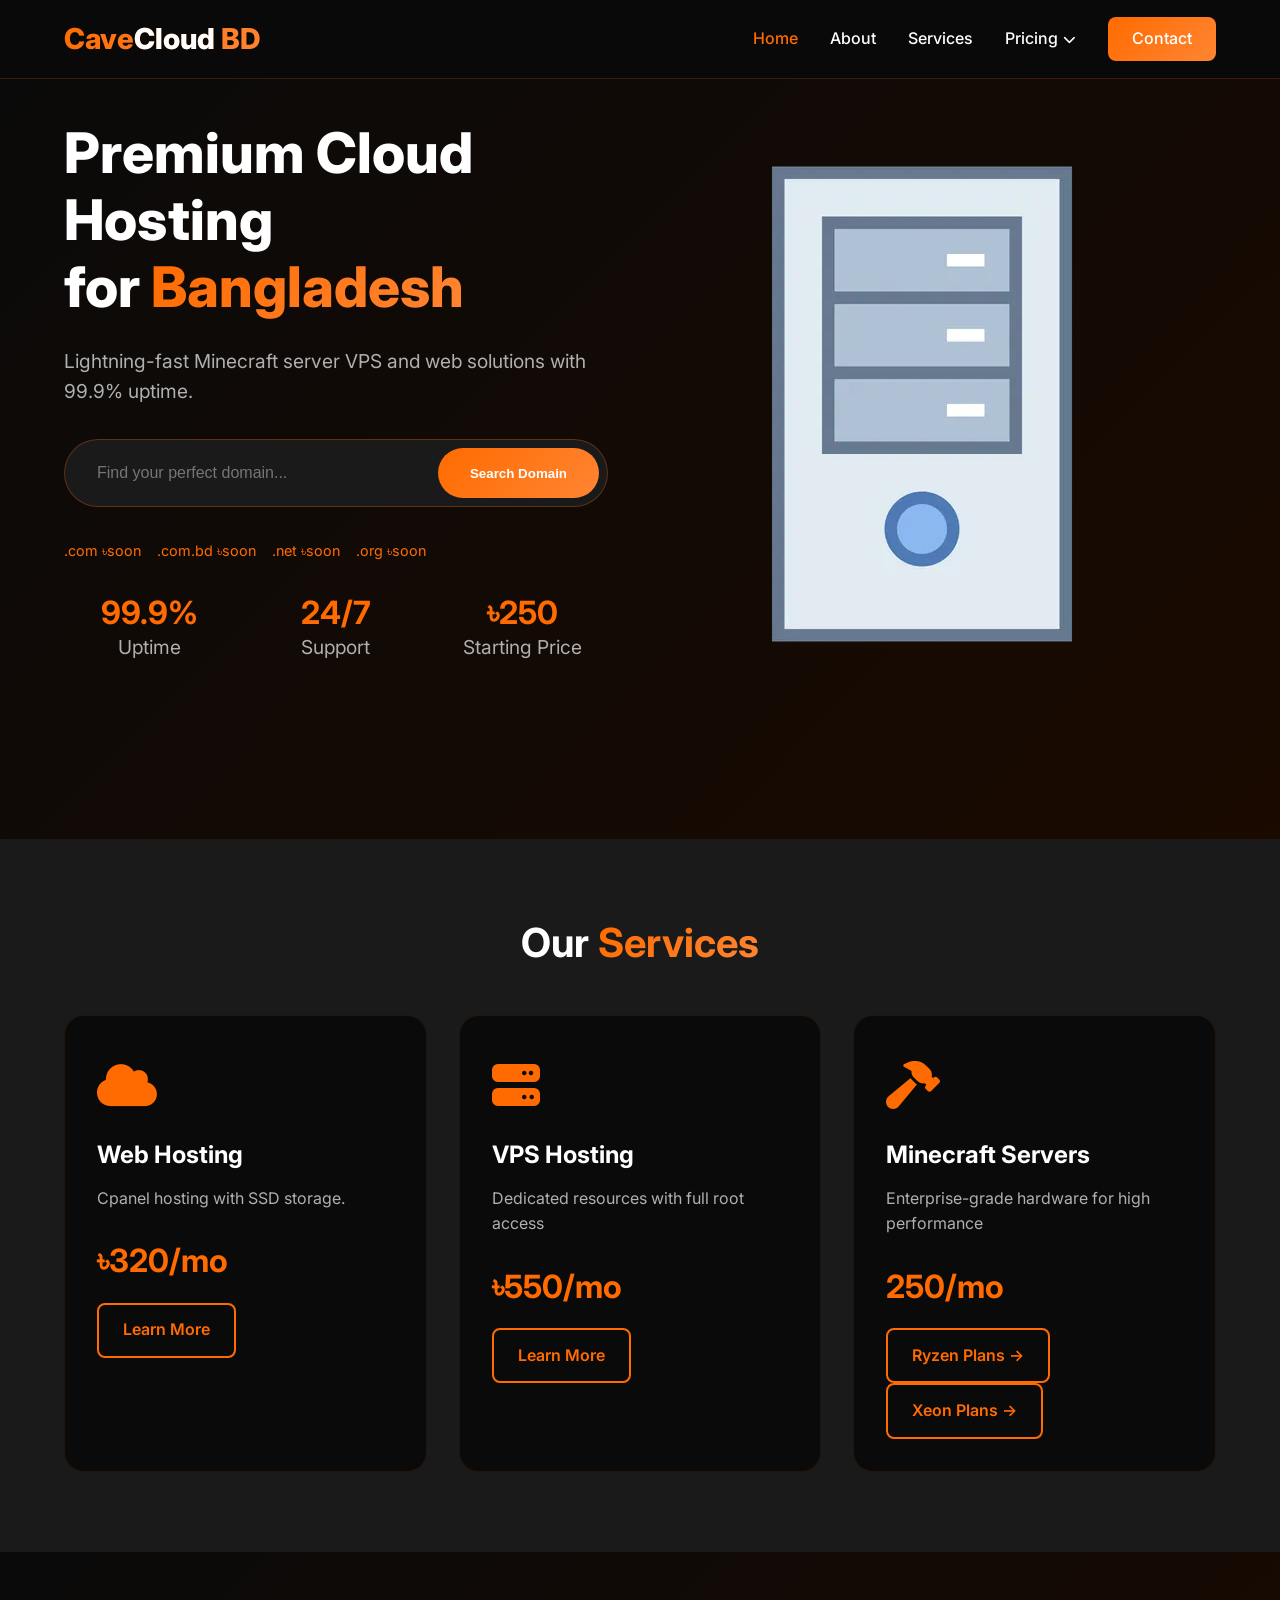
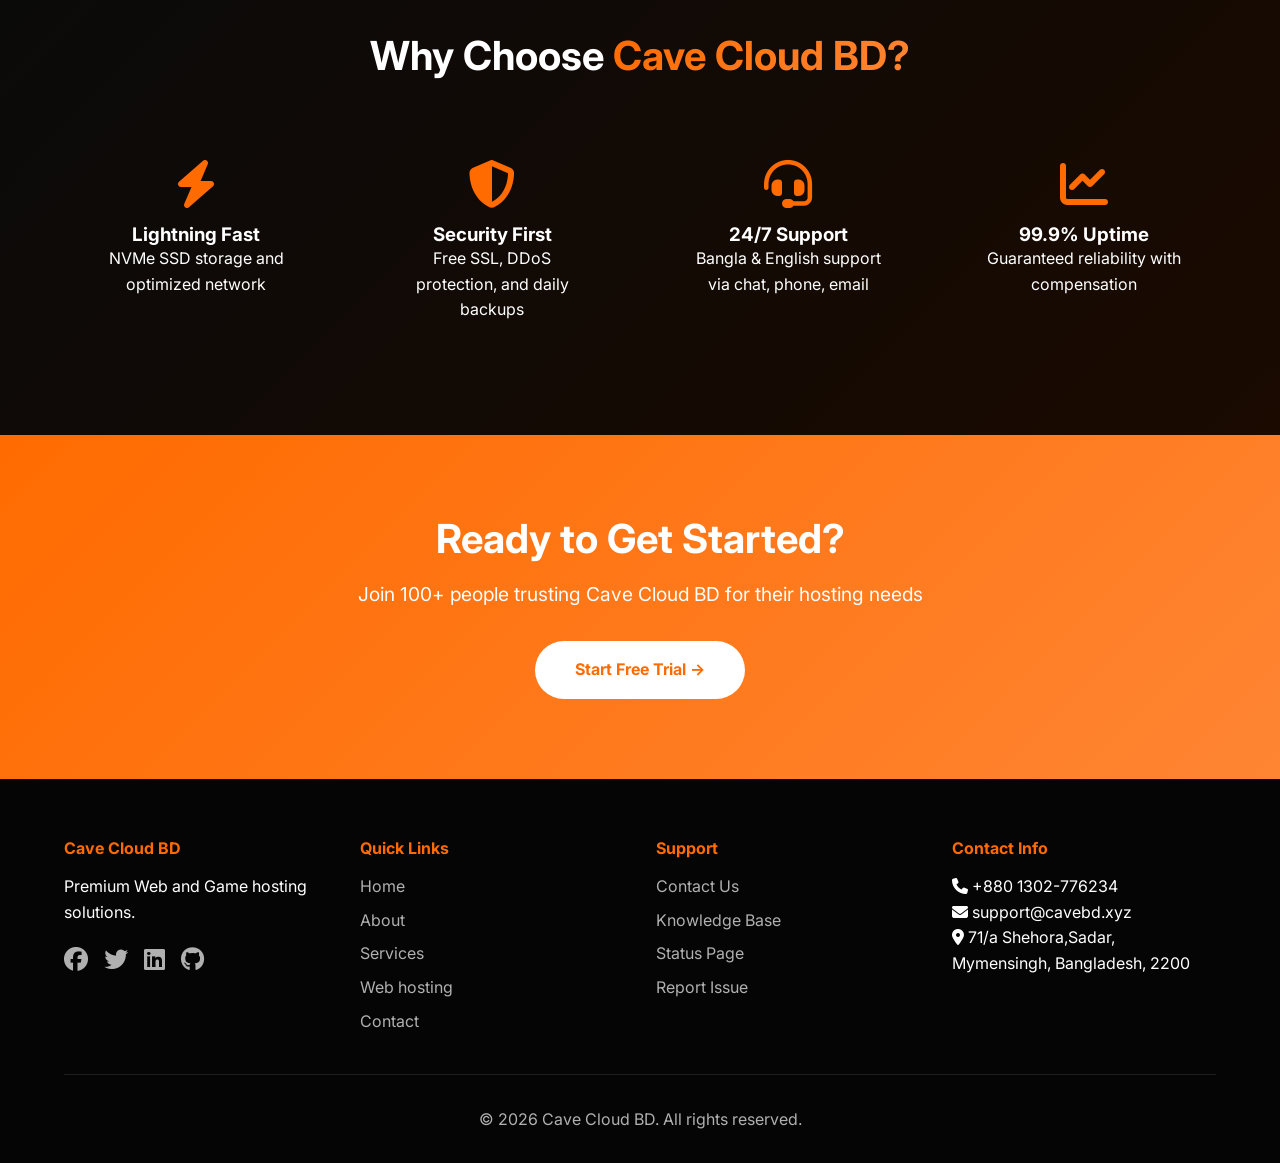
==== index.html @ 65e7f6d3 "Add files via upload" ====
<!DOCTYPE html>
<html lang="en">
<head>
    <meta charset="UTF-8">
    <meta name="viewport" content="width=device-width, initial-scale=1.0">
    <title>Cave Cloud BD - Premium Cloud & VPS Hosting</title>
    <meta name="description" content="Lightning-fast Game server, VPS and hosting solutions with 99.9% uptime.">
    <link href="https://fonts.googleapis.com/css2?family=Inter:ital,wght@0,100..900;1,100..900&display=swap" rel="stylesheet">
    <link rel="stylesheet" href="https://cdnjs.cloudflare.com/ajax/libs/font-awesome/6.5.1/css/all.min.css">
    <link rel="stylesheet" href="css/style.css">
</head>
<body>
    <!-- Navigation Component -->
    <nav class="navbar">
        <div class="nav-container">
            <div class="logo">Cave<span>Cloud</span> BD</div>
            <div class="hamburger">
                <span></span>
                <span></span>
                <span></span>
            </div>
                        <div class="nav-links">
                <a href="index.html">Home</a>
                <a href="about.html">About</a>
                <a href="services.html">Services</a>
               <div class="dropdown">
        <a href="pricing.html" class="dropbtn">Pricing<i class="fa-solid fa-chevron-down" style="font-size: 0.8rem; margin-left: 5px;"></i></a>
        <div class="dropdown-content">
            <a href="mcserver.html" class="dropdown-item">
                <div class="item-icon"><i class="fas fa-mountain"></i></div>
                <div class="item-text">
                    <span class="item-title">Minecraft Sever (Xeon)</span>
                </div>
            </a>
            <a href="ryzen.html" class="dropdown-item">
                <div class="item-icon"><i class="fa-solid fa-globe"></i></div>
                <div class="item-text">
                    <span class="item-title">Minecraft Server (Ryzen)</span>
                </div>
            </a>
            <a href="#" class="dropdown-item">
                <div class="item-icon"><i class="fa-solid fa-server"></i></div>
                <div class="item-text">
                    <span class="item-title">Bdix vps plans</span>
                </div>
            </a>
            <a href="pricing.html" class="dropdown-item">
                <div class="item-icon"><i class="fa-solid fa-cloud"></i></div>
                <div class="item-text">
                    <span class="item-title">BDIX Cpanel Hosting</span>
                </div>
            </a>
        </div>
    </div>
                <a href="contact.html" class="btn-nav">Contact</a>
            </div>
        </div>
    </nav>

    <!-- Hero Section -->
    <section class="hero" id="home">
        <div class="hero-container">
            <div class="hero-content">
                <h1>Premium Cloud Hosting<br>for <span class="gradient-text">Bangladesh</span></h1>
                <p>Lightning-fast Minecraft server VPS and web solutions with 99.9% uptime.</p>
                <div class="domain-search">
                    <input type="text" id="domainInput" placeholder="Find your perfect domain...">
                    <button id="searchDomainBtn">Search Domain</button>
                </div>
                <div class="domain-extensions">
                    <span>.com ৳soon</span>
                    <span>.com.bd ৳soon</span>
                    <span>.net ৳soon</span>
                    <span>.org ৳soon</span>
                </div>
                <div class="hero-stats">
                    <div class="stat">
                        <h3>99.9%</h3>
                        <p>Uptime</p>
                    </div>
                    <div class="stat">
                        <h3>24/7</h3>
                        <p>Support</p>
                    </div>
                    <div class="stat">
                        <h3>৳250</h3>
                        <p>Starting Price</p>
                    </div>
                </div>
            </div>
<div class="hero-image">
    <img src="media/19201.png" alt="server" class="responsive-img">
</div>
    <p></p>
                </div>
            </div>
        </div>
    </section>

    <!-- Services Preview Section -->
    <section class="services-preview">
        <h2 class="section-title">Our <span class="gradient-text">Services</span></h2>
        <div class="services-grid">
            <div class="service-card">
                <div class="service-icon"><i class="fas fa-cloud"></i></div>
                <h3>Web Hosting</h3>
                <p>Cpanel hosting with SSD storage.</p>
                <div class="price">৳320<span>/mo</span></div>
                <a href="pricing.html" class="btn-service">Learn More</a>
            </div>
            <div class="service-card">
                <div class="service-icon"><i class="fas fa-server"></i></div>
                <h3>VPS Hosting</h3>
                <p>Dedicated resources with full root access</p>
                <div class="price">৳550<span>/mo</span></div>
                <a href="services.html" class="btn-service">Learn More</a>
            </div>
            <div class="service-card">
                <div class="service-icon"><i class="fas fa-hammer"></i></div>
                <h3>Minecraft Servers</h3>
                <p>Enterprise-grade hardware for high performance</p>
                <div class="price">250<span>/mo</span></div>
                <a href="ryzen.html" class="btn-service">Ryzen Plans →</a>
                <a href="mcserver.html" class="btn-service">Xeon Plans →</a>
            </div>
        </div>
    </section>

    <!-- Features Section -->
    <section class="features">
        <h2 class="section-title">Why Choose <span class="gradient-text">Cave Cloud BD?</span></h2>
        <div class="features-grid">
            <div class="feature-item">
                <i class="fas fa-bolt"></i>
                <h3>Lightning Fast</h3>
                <p>NVMe SSD storage and optimized network</p>
            </div>
            <div class="feature-item">
                <i class="fas fa-shield-alt"></i>
                <h3>Security First</h3>
                <p>Free SSL, DDoS protection, and daily backups</p>
            </div>
            <div class="feature-item">
                <i class="fas fa-headset"></i>
                <h3>24/7 Support</h3>
                <p>Bangla & English support via chat, phone, email</p>
            </div>
            <div class="feature-item">
                <i class="fas fa-chart-line"></i>
                <h3>99.9% Uptime</h3>
                <p>Guaranteed reliability with compensation</p>
            </div>
        </div>
    </section>

    <!-- CTA Section -->
    <section class="cta">
        <h2>Ready to Get Started?</h2>
        <p>Join 100+ people trusting Cave Cloud BD for their hosting needs</p>
        <a href="contact.html" class="btn-cta">Start Free Trial →</a>
    </section>

    <!-- Footer -->
    <footer class="footer">
        <div class="footer-grid">
            <div class="footer-col">
                <h4>Cave Cloud BD</h4>
                <p>Premium Web and Game hosting solutions.</p>
                <div class="social-links">
                    <a href="#"><i class="fab fa-facebook"></i></a>
                    <a href="#"><i class="fab fa-twitter"></i></a>
                    <a href="#"><i class="fab fa-linkedin"></i></a>
                    <a href="#"><i class="fab fa-github"></i></a>
                </div>
            </div>
            <div class="footer-col">
                <h4>Quick Links</h4>
                <a href="index.html">Home</a>
                <a href="about.html">About</a>
                <a href="services.html">Services</a>
                <a href="pricing.html">Web hosting</a>
                <a href="contact.html">Contact</a>
            </div>
            <div class="footer-col">
                <h4>Support</h4>
                <a href="contact.html">Contact Us</a>
                <a href="#">Knowledge Base</a>
                <a href="#">Status Page</a>
                <a href="#">Report Issue</a>
            </div>
            <div class="footer-col">
                <h4>Contact Info</h4>
                <p><i class="fas fa-phone"></i> +880 1302-776234</p>
                <p><i class="fas fa-envelope"></i> support@cavebd.xyz</p>
                <p><i class="fas fa-map-marker-alt"></i> 71/a Shehora,Sadar, Mymensingh, Bangladesh, 2200</p>
            </div>
        </div>
        <div class="copyright">
            <p>&copy; 2026 Cave Cloud BD. All rights reserved.</p>
        </div>
    </footer>
<div class="chat-wrapper" onclick="toggleTawkChat()">
    <div class="main-bubble">
    </div>
</div>
<script type="text/javascript">
    var Tawk_LoadStart=new Date();
    (function(){
        var s1=document.createElement("script"),s0=document.getElementsByTagName("script")[0];
        s1.async=true;
        s1.src='https://embed.tawk.to/69cf219fced0971c348cb60e/1jl8hmm52';
        s1.charset='UTF-8';
        s1.setAttribute('crossorigin','*');
        s0.parentNode.insertBefore(s1,s0);
    })();
</script>

<script src="js/chat.js"></script>
    <script src="js/main.js"></script>
</body>
</html>
---- css/style.css ----
/* Reset & Base Styles */
* {
    margin: 0;
    padding: 0;
    box-sizing: border-box;
}

:root {
    --primary: #ff6b00;
    --primary-dark: #e05d00;
    --primary-light: #ff8533;
    --dark: #0a0a0a;
    --dark-light: #1a1a1a;
    --gray: #b0b0b0;
    --white: #ffffff;
    --transition: all 0.3s ease;
}

body {
    font-family: 'Inter', sans-serif;
    background: var(--dark);
    color: var(--white);
    line-height: 1.6;
    overflow-x: hidden;
}

/* Custom Scrollbar */
::-webkit-scrollbar {
    width: 10px;
}

::-webkit-scrollbar-track {
    background: var(--dark-light);
}

::-webkit-scrollbar-thumb {
    background: var(--primary);
    border-radius: 5px;
}

::-webkit-scrollbar-thumb:hover {
    background: var(--primary-light);
}

/* Typography */
h1, h2, h3, h4, h5, h6 {
    line-height: 1.2;
}

.gradient-text {
    background: linear-gradient(135deg, var(--primary), var(--primary-light));
    -webkit-background-clip: text;
    background-clip: text;
    color: transparent;
}

.section-title {
    text-align: center;
    font-size: 2.5rem;
    margin-bottom: 3rem;
}

@media (max-width: 768px) {
    .section-title {
        font-size: 2rem;
    }
}

/* Navigation */
.navbar {
    position: fixed;
    top: 0;
    width: 100%;
    background: rgba(10, 10, 10, 0.95);
    backdrop-filter: blur(10px);
    z-index: 1000;
    padding: 1rem 0;
    border-bottom: 1px solid rgba(255, 107, 0, 0.2);
}

.nav-container {
    max-width: 1400px;
    margin: 0 auto;
    padding: 0 5%;
    display: flex;
    justify-content: space-between;
    align-items: center;
}

.logo {
    font-size: 1.8rem;
    font-weight: 800;
    background: linear-gradient(135deg, var(--primary), var(--primary-light));
    -webkit-background-clip: text;
    background-clip: text;
    color: transparent;
}

.logo span {
    color: var(--white);
    background: none;
    -webkit-background-clip: unset;
    background-clip: unset;
}

.nav-links {
    display: flex;
    gap: 2rem;
    align-items: center;
}

.nav-links a {
    color: var(--white);
    text-decoration: none;
    transition: var(--transition);
    font-weight: 500;
}

.nav-links a:hover,
.nav-links a.active {
    color: var(--primary);
}

.btn-nav {
    background: linear-gradient(135deg, var(--primary), var(--primary-light));
    padding: 0.6rem 1.5rem;
    border-radius: 8px;
    color: var(--white) !important;
}

.btn-nav:hover {
    transform: translateY(-2px);
    box-shadow: 0 5px 20px rgba(255, 107, 0, 0.3);
}

/* Hamburger Menu */
.hamburger {
    display: none;
    cursor: pointer;
}

.hamburger span {
    display: block;
    width: 25px;
    height: 3px;
    background: var(--white);
    margin: 5px 0;
    transition: var(--transition);
}

@media (max-width: 768px) {
    .hamburger {
        display: block;
    }
    
    .nav-links {
        position: fixed;
        top: 70px;
        left: -100%;
        width: 100%;
        height: calc(100vh - 70px);
        background: var(--dark);
        flex-direction: column;
        padding: 2rem;
        transition: var(--transition);
    }
    
    .nav-links.active {
        left: 0;
    }
}

/* Hero Section */
.hero {
    padding: 120px 5% 80px;
    background: linear-gradient(135deg, var(--dark) 0%, #1a0a00 100%);
}

.hero-container {
    max-width: 1400px;
    margin: 0 auto;
    display: grid;
    grid-template-columns: 1fr 1fr;
    gap: 4rem;
    align-items: center;
}

.hero-content h1 {
    font-size: 3.5rem;
    font-weight: 800;
    margin-bottom: 1.5rem;
}

.hero-content p {
    font-size: 1.2rem;
    color: var(--gray);
    margin-bottom: 2rem;
}

.domain-search {
    background: var(--dark-light);
    padding: 0.5rem;
    border-radius: 50px;
    display: flex;
    gap: 0.5rem;
    margin-bottom: 2rem;
    border: 1px solid rgba(255, 107, 0, 0.3);
}

.domain-search input {
    flex: 1;
    padding: 1rem 1.5rem;
    background: transparent;
    border: none;
    color: var(--white);
    font-size: 1rem;
    outline: none;
}

.domain-search button {
    background: linear-gradient(135deg, var(--primary), var(--primary-light));
    border: none;
    padding: 1rem 2rem;
    border-radius: 50px;
    color: var(--white);
    font-weight: 600;
    cursor: pointer;
    transition: var(--transition);
}

.domain-search button:hover {
    transform: scale(1.05);
}

.domain-extensions {
    display: flex;
    gap: 1rem;
    font-size: 0.9rem;
    color: var(--primary);
}

.hero-stats {
    display: grid;
    grid-template-columns: repeat(3, 1fr);
    gap: 1rem;
    margin-top: 2rem;
}

.stat {
    text-align: center;
}

.stat h3 {
    font-size: 2rem;
    color: var(--primary);
}

.image-placeholder {
    background: linear-gradient(135deg, var(--dark-light), #2a1a0a);
    padding: 3rem;
    border-radius: 20px;
    text-align: center;
    border: 1px solid rgba(255, 107, 0, 0.3);
}

.image-placeholder i {
    font-size: 5rem;
    color: var(--primary);
    margin-bottom: 1rem;
}

@media (max-width: 768px) {
    .hero-container {
        grid-template-columns: 1fr;
    }
    
    .hero-content h1 {
        font-size: 2rem;
    }
    
    .domain-search {
        flex-direction: column;
        border-radius: 20px;
    }
    
    .domain-search button {
        border-radius: 20px;
    }
}

/* Services Section */
.services-preview,
.services-detailed {
    padding: 80px 5%;
    background: var(--dark-light);
}

.services-grid {
    max-width: 1400px;
    margin: 0 auto;
    display: grid;
    grid-template-columns: repeat(auto-fit, minmax(300px, 1fr));
    gap: 2rem;
}

.service-card {
    background: var(--dark);
    padding: 2rem;
    border-radius: 20px;
    transition: var(--transition);
    border: 1px solid rgba(255, 107, 0, 0.1);
}

.service-card:hover {
    transform: translateY(-10px);
    box-shadow: 0 10px 30px rgba(255, 107, 0, 0.2);
    border-color: var(--primary);
}

.service-icon {
    font-size: 3rem;
    color: var(--primary);
    margin-bottom: 1rem;
}

.service-card h3 {
    font-size: 1.5rem;
    margin-bottom: 1rem;
}

.service-card p {
    color: var(--gray);
    margin-bottom: 1.5rem;
}

.price {
    font-size: 2rem;
    font-weight: 700;
    color: var(--primary);
    margin-bottom: 1rem;
}

.price small {
    font-size: 0.9rem;
    color: var(--gray);
}

.btn-service {
    display: inline-block;
    padding: 0.8rem 1.5rem;
    background: transparent;
    border: 2px solid var(--primary);
    color: var(--primary);
    text-decoration: none;
    border-radius: 8px;
    font-weight: 600;
    transition: var(--transition);
    cursor: pointer;
}

.btn-service:hover {
    background: var(--primary);
    color: var(--white);
}

/* Service Detailed */
.service-detailed-card {
    max-width: 1400px;
    margin: 0 auto 4rem;
    display: grid;
    grid-template-columns: 1fr 1fr;
    gap: 4rem;
    align-items: center;
}

.service-detailed-card.reverse {
    direction: rtl;
}

.service-detailed-card.reverse .service-detailed-content {
    direction: ltr;
}

.service-icon-large {
    font-size: 4rem;
    color: var(--primary);
    margin-bottom: 1rem;
}

.service-detailed-content h2 {
    font-size: 2.5rem;
    margin-bottom: 1rem;
}

.service-detailed-content p {
    color: var(--gray);
    margin-bottom: 1.5rem;
}

.service-features {
    list-style: none;
    margin-bottom: 2rem;
}

.service-features li {
    padding: 0.5rem 0;
}

.service-features i {
    color: var(--primary);
    margin-right: 0.5rem;
}

@media (max-width: 768px) {
    .service-detailed-card,
    .service-detailed-card.reverse {
        grid-template-columns: 1fr;
        direction: ltr;
    }
}

/* Features Section */
.features {
    padding: 80px 5%;
    background: linear-gradient(135deg, var(--dark), #1a0a00);
}

.features-grid {
    max-width: 1400px;
    margin: 0 auto;
    display: grid;
    grid-template-columns: repeat(auto-fit, minmax(250px, 1fr));
    gap: 2rem;
}

.feature-item {
    text-align: center;
    padding: 2rem;
}

.feature-item i {
    font-size: 3rem;
    color: var(--primary);
    margin-bottom: 1rem;
}

/* Pricing Section */
.pricing-main {
    padding: 80px 5%;
    background: var(--dark-light);
}

.pricing-toggle {
    text-align: center;
    padding: 2rem 5%;
}

.toggle-container {
    display: inline-flex;
    align-items: center;
    gap: 1rem;
    background: var(--dark);
    padding: 0.5rem 1rem;
    border-radius: 50px;
}

.switch {
    position: relative;
    display: inline-block;
    width: 60px;
    height: 34px;
}

.switch input {
    opacity: 0;
    width: 0;
    height: 0;
}

.slider {
    position: absolute;
    cursor: pointer;
    top: 0;
    left: 0;
    right: 0;
    bottom: 0;
    background-color: var(--gray);
    transition: var(--transition);
    border-radius: 34px;
}

.slider:before {
    position: absolute;
    content: "";
    height: 26px;
    width: 26px;
    left: 4px;
    bottom: 4px;
    background-color: var(--white);
    transition: var(--transition);
    border-radius: 50%;
}

input:checked + .slider {
    background-color: var(--primary);
}

input:checked + .slider:before {
    transform: translateX(26px);
}

.save-badge {
    background: var(--primary);
    padding: 0.2rem 0.5rem;
    border-radius: 20px;
    font-size: 0.7rem;
    margin-left: 0.5rem;
}

.pricing-grid {
    max-width: 1400px;
    margin: 0 auto;
    display: grid;
    grid-template-columns: repeat(auto-fit, minmax(320px, 1fr));
    gap: 2rem;
}

.pricing-card {
    background: var(--dark);
    padding: 2rem;
    border-radius: 20px;
    text-align: center;
    transition: var(--transition);
    border: 1px solid rgba(255, 107, 0, 0.1);
    position: relative;
}

.pricing-card:hover {
    transform: translateY(-5px);
}

.pricing-card.popular {
    border: 2px solid var(--primary);
    transform: scale(1.05);
}

.popular-badge {
    position: absolute;
    top: -12px;
    left: 50%;
    transform: translateX(-50%);
    background: var(--primary);
    padding: 0.3rem 1rem;
    border-radius: 20px;
    font-size: 0.8rem;
    font-weight: 600;
}

.pricing-card h3 {
    font-size: 1.8rem;
    margin-bottom: 1rem;
}

.pricing-price {
    font-size: 3rem;
    font-weight: 800;
    color: var(--primary);
    margin-bottom: 1.5rem;
}

.pricing-features {
    list-style: none;
    margin-bottom: 2rem;
}

.pricing-features li {
    padding: 0.5rem 0;
    color: var(--gray);
}

.pricing-features i {
    color: var(--primary);
    margin-right: 0.5rem;
}

@media (max-width: 768px) {
    .pricing-card.popular {
        transform: scale(1);
    }
}

/* Compare Table */
.compare-table {
    padding: 80px 5%;
    background: var(--dark);
}

.table-container {
    max-width: 1200px;
    margin: 0 auto;
    overflow-x: auto;
}

.features-table {
    width: 100%;
    border-collapse: collapse;
    background: var(--dark-light);
    border-radius: 20px;
    overflow: hidden;
}

.features-table th,
.features-table td {
    padding: 1rem;
    text-align: left;
    border-bottom: 1px solid rgba(255, 255, 255, 0.1);
}

.features-table th {
    background: var(--primary);
    color: var(--white);
}

.features-table td {
    color: var(--gray);
}

.features-table tr:hover {
    background: rgba(255, 107, 0, 0.1);
}

/* Page Header */
.page-header {
    padding: 120px 5% 60px;
    text-align: center;
    background: linear-gradient(135deg, var(--dark), #1a0a00);
}

.page-header h1 {
    font-size: 3rem;
    margin-bottom: 1rem;
}

/* About Page */
.about-story {
    padding: 80px 5%;
}

.about-container {
    max-width: 1400px;
    margin: 0 auto;
    display: grid;
    grid-template-columns: 1fr 1fr;
    gap: 4rem;
    align-items: center;
}

.about-content h2 {
    font-size: 2.5rem;
    margin-bottom: 1.5rem;
}

.about-content p {
    color: var(--gray);
    margin-bottom: 1rem;
}

.milestones {
    display: grid;
    grid-template-columns: repeat(4, 1fr);
    gap: 1rem;
    margin-top: 2rem;
}

.milestone {
    text-align: center;
}

.milestone h3 {
    font-size: 1.5rem;
    color: var(--primary);
}

@media (max-width: 768px) {
    .about-container {
        grid-template-columns: 1fr;
    }
    
    .milestones {
        grid-template-columns: repeat(2, 1fr);
    }
}

/* Team Section */
.team {
    padding: 80px 5%;
    background: var(--dark-light);
}

.team-grid {
    max-width: 1400px;
    margin: 0 auto;
    display: grid;
    grid-template-columns: repeat(auto-fit, minmax(300px, 1fr));
    gap: 2rem;
}

.team-card {
    background: var(--dark);
    padding: 2rem;
    border-radius: 20px;
    text-align: center;
    transition: var(--transition);
}

.team-card:hover {
    transform: translateY(-5px);
}

.team-icon {
    font-size: 4rem;
    color: var(--primary);
    margin-bottom: 1rem;
}

.team-card h3 {
    font-size: 1.5rem;
    margin-bottom: 0.5rem;
}

.team-card p {
    color: var(--gray);
    margin-bottom: 1rem;
}

.team-social a {
    color: var(--gray);
    font-size: 1.2rem;
    margin: 0 0.5rem;
    transition: var(--transition);
}

.team-social a:hover {
    color: var(--primary);
}

/* Stats Section */
.stats {
    padding: 80px 5%;
    background: linear-gradient(135deg, var(--primary), var(--primary-dark));
}

.stats-container {
    max-width: 1400px;
    margin: 0 auto;
    display: grid;
    grid-template-columns: repeat(4, 1fr);
    gap: 2rem;
    text-align: center;
}

.stat-item h3 {
    font-size: 3rem;
    margin-bottom: 0.5rem;
}

@media (max-width: 768px) {
    .stats-container {
        grid-template-columns: repeat(2, 1fr);
    }
}

/* FAQ Section */
.faq {
    padding: 80px 5%;
    background: var(--dark);
}

.faq-container {
    max-width: 800px;
    margin: 0 auto;
}

.faq-item {
    background: var(--dark-light);
    margin-bottom: 1rem;
    border-radius: 10px;
    overflow: hidden;
}

.faq-question {
    padding: 1.5rem;
    display: flex;
    justify-content: space-between;
    align-items: center;
    cursor: pointer;
    transition: var(--transition);
}

.faq-question:hover {
    background: rgba(255, 107, 0, 0.1);
}

.faq-question i {
    transition: var(--transition);
}

.faq-item.active .faq-question i {
    transform: rotate(180deg);
}

.faq-answer {
    padding: 0 1.5rem;
    max-height: 0;
    overflow: hidden;
    transition: var(--transition);
}

.faq-item.active .faq-answer {
    padding: 0 1.5rem 1.5rem;
    max-height: 500px;
}

/* Contact Page */
.contact-section {
    padding: 80px 5%;
    background: var(--dark-light);
}

.contact-container {
    max-width: 1400px;
    margin: 0 auto;
    display: grid;
    grid-template-columns: 1fr 1fr;
    gap: 4rem;
}

.contact-info h2 {
    font-size: 2rem;
    margin-bottom: 2rem;
}

.info-item {
    display: flex;
    gap: 1.5rem;
    margin-bottom: 2rem;
}

.info-item i {
    font-size: 1.5rem;
    color: var(--primary);
}

.info-item h3 {
    margin-bottom: 0.5rem;
}

.info-item p {
    color: var(--gray);
}

.social-links-large {
    display: flex;
    gap: 1rem;
    margin-top: 2rem;
}

.social-links-large a {
    width: 45px;
    height: 45px;
    background: var(--dark);
    display: flex;
    align-items: center;
    justify-content: center;
    border-radius: 50%;
    color: var(--primary);
    font-size: 1.2rem;
    transition: var(--transition);
}

.social-links-large a:hover {
    background: var(--primary);
    color: var(--white);
    transform: translateY(-3px);
}

.contact-form {
    background: var(--dark);
    padding: 2rem;
    border-radius: 20px;
}

.form-group {
    margin-bottom: 1.5rem;
}

.form-group label {
    display: block;
    margin-bottom: 0.5rem;
    font-weight: 500;
}

.form-group input,
.form-group select,
.form-group textarea {
    width: 100%;
    padding: 0.8rem;
    background: var(--dark-light);
    border: 1px solid rgba(255, 107, 0, 0.3);
    border-radius: 8px;
    color: var(--white);
    font-family: inherit;
    transition: var(--transition);
}

.form-group input:focus,
.form-group select:focus,
.form-group textarea:focus {
    outline: none;
    border-color: var(--primary);
}

.btn-submit {
    width: 100%;
    padding: 1rem;
    background: linear-gradient(135deg, var(--primary), var(--primary-light));
    border: none;
    border-radius: 8px;
    color: var(--white);
    font-size: 1rem;
    font-weight: 600;
    cursor: pointer;
    transition: var(--transition);
}

.btn-submit:hover {
    transform: translateY(-2px);
    box-shadow: 0 5px 20px rgba(255, 107, 0, 0.3);
}

.form-message {
    margin-top: 1rem;
    padding: 1rem;
    border-radius: 8px;
    text-align: center;
}

.form-message.success {
    background: rgba(76, 175, 80, 0.2);
    border: 1px solid #4caf50;
    color: #4caf50;
}

.form-message.error {
    background: rgba(244, 67, 54, 0.2);
    border: 1px solid #f44336;
    color: #f44336;
}

.map {
    width: 100%;
    height: 400px;
}

@media (max-width: 768px) {
    .contact-container {
        grid-template-columns: 1fr;
    }
}

/* CTA Section */
.cta {
    padding: 80px 5%;
    background: linear-gradient(135deg, var(--primary), var(--primary-light));
    text-align: center;
}

.cta h2 {
    font-size: 2.5rem;
    margin-bottom: 1rem;
}

.cta p {
    font-size: 1.2rem;
    margin-bottom: 2rem;
}

.btn-cta {
    display: inline-block;
    padding: 1rem 2.5rem;
    background: var(--white);
    color: var(--primary);
    text-decoration: none;
    border-radius: 50px;
    font-weight: 700;
    transition: var(--transition);
}

.btn-cta:hover {
    transform: translateY(-3px);
    box-shadow: 0 10px 20px rgba(0,0,0,0.2);
}

/* Footer */
.footer {
    padding: 60px 5% 30px;
    background: #050505;
}

.footer-grid {
    max-width: 1400px;
    margin: 0 auto;
    display: grid;
    grid-template-columns: repeat(auto-fit, minmax(250px, 1fr));
    gap: 2rem;
    margin-bottom: 2rem;
}

.footer-col h4 {
    margin-bottom: 1rem;
    color: var(--primary);
}

.footer-col a {
    display: block;
    color: var(--gray);
    text-decoration: none;
    margin-bottom: 0.5rem;
    transition: var(--transition);
}

.footer-col a:hover {
    color: var(--primary);
    transform: translateX(5px);
}

.social-links {
    display: flex;
    gap: 1rem;
    margin-top: 1rem;
}

.social-links a {
    font-size: 1.5rem;
}

.copyright {
    text-align: center;
    padding-top: 2rem;
    border-top: 1px solid rgba(255,255,255,0.1);
    color: var(--gray);
}

/* Animations */
@keyframes fadeInUp {
    from {
        opacity: 0;
        transform: translateY(30px);
    }
    to {
        opacity: 1;
        transform: translateY(0);
    }
}

.service-card, .pricing-card, .testimonial-card, .feature-item, .team-card {
    animation: fadeInUp 0.6s ease-out;
}

/* Loading State */
.loading {
    position: relative;
    opacity: 0.6;
    pointer-events: none;
}

.loading::after {
    content: '';
    position: absolute;
    top: 50%;
    left: 50%;
    width: 30px;
    height: 30px;
    border: 3px solid var(--primary);
    border-top-color: transparent;
    border-radius: 50%;
    animation: spin 0.8s linear infinite;
}

@keyframes spin {
    to {
        transform: rotate(360deg);
    }
}
/* Dropdown Logic */
.dropdown {
    position: relative;
    display: inline-block;
}

.dropdown-content {
    display: none;
    position: absolute;
    background: #151515; /* Slightly lighter than your --dark for contrast */
    min-width: 280px;
    top: 100%;
    left: 50%;
    transform: translateX(-50%);
    border-radius: 12px;
    padding: 10px;
    box-shadow: 0 15px 30px rgba(0, 0, 0, 0.5);
    border: 1px solid rgba(255, 107, 0, 0.2);
    z-index: 1001;
    margin-top: 15px; /* Gap from the navbar */
}

/* Arrow pointer at the top of the menu */
.dropdown-content::before {
    content: "";
    position: absolute;
    top: -8px;
    left: 50%;
    transform: translateX(-50%);
    border-left: 8px solid transparent;
    border-right: 8px solid transparent;
    border-bottom: 8px solid #151515;
}

/* Show menu on hover */
.dropdown:hover .dropdown-content {
    display: block;
    animation: fadeInUp 0.3s ease;
}

/* Dropdown Individual Items */
.dropdown-item {
    display: flex;
    align-items: center;
    padding: 12px;
    text-decoration: none !important;
    border-radius: 8px;
    transition: var(--transition);
    margin-bottom: 5px;
}

.dropdown-item:last-child {
    margin-bottom: 0;
}

.dropdown-item:hover {
    background: rgba(255, 107, 0, 0.1);
}

.item-icon {
    width: 40px;
    height: 40px;
    background: rgba(255, 107, 0, 0.15);
    border-radius: 8px;
    display: flex;
    align-items: center;
    justify-content: center;
    margin-right: 15px;
    color: var(--primary);
    font-size: 1.2rem;
}

.dropdown-item:hover .item-icon {
    background: var(--primary);
    color: var(--white);
}

.item-title {
    display: block;
    color: var(--white);
    font-weight: 600;
    font-size: 0.95rem;
}

/* Mobile Fix: Ensure dropdown works in the hamburger menu */
@media (max-width: 768px) {
    .dropdown-content {
        position: static;
        transform: none;
        width: 100%;
        background: transparent;
        border: none;
        box-shadow: none;
        display: block; /* Show links by default on mobile */
        padding-left: 20px;
    }
    
    .dropdown-content::before {
        display: none;
    }
    
    .item-title {
        color: var(--gray);
    }
}
.dropdown-content::after {
    content: "";
    position: absolute;
    top: -20px; /* This spans the gap between the button and the menu */
    left: 0;
    width: 100%;
    height: 20px;
    background: transparent;
}
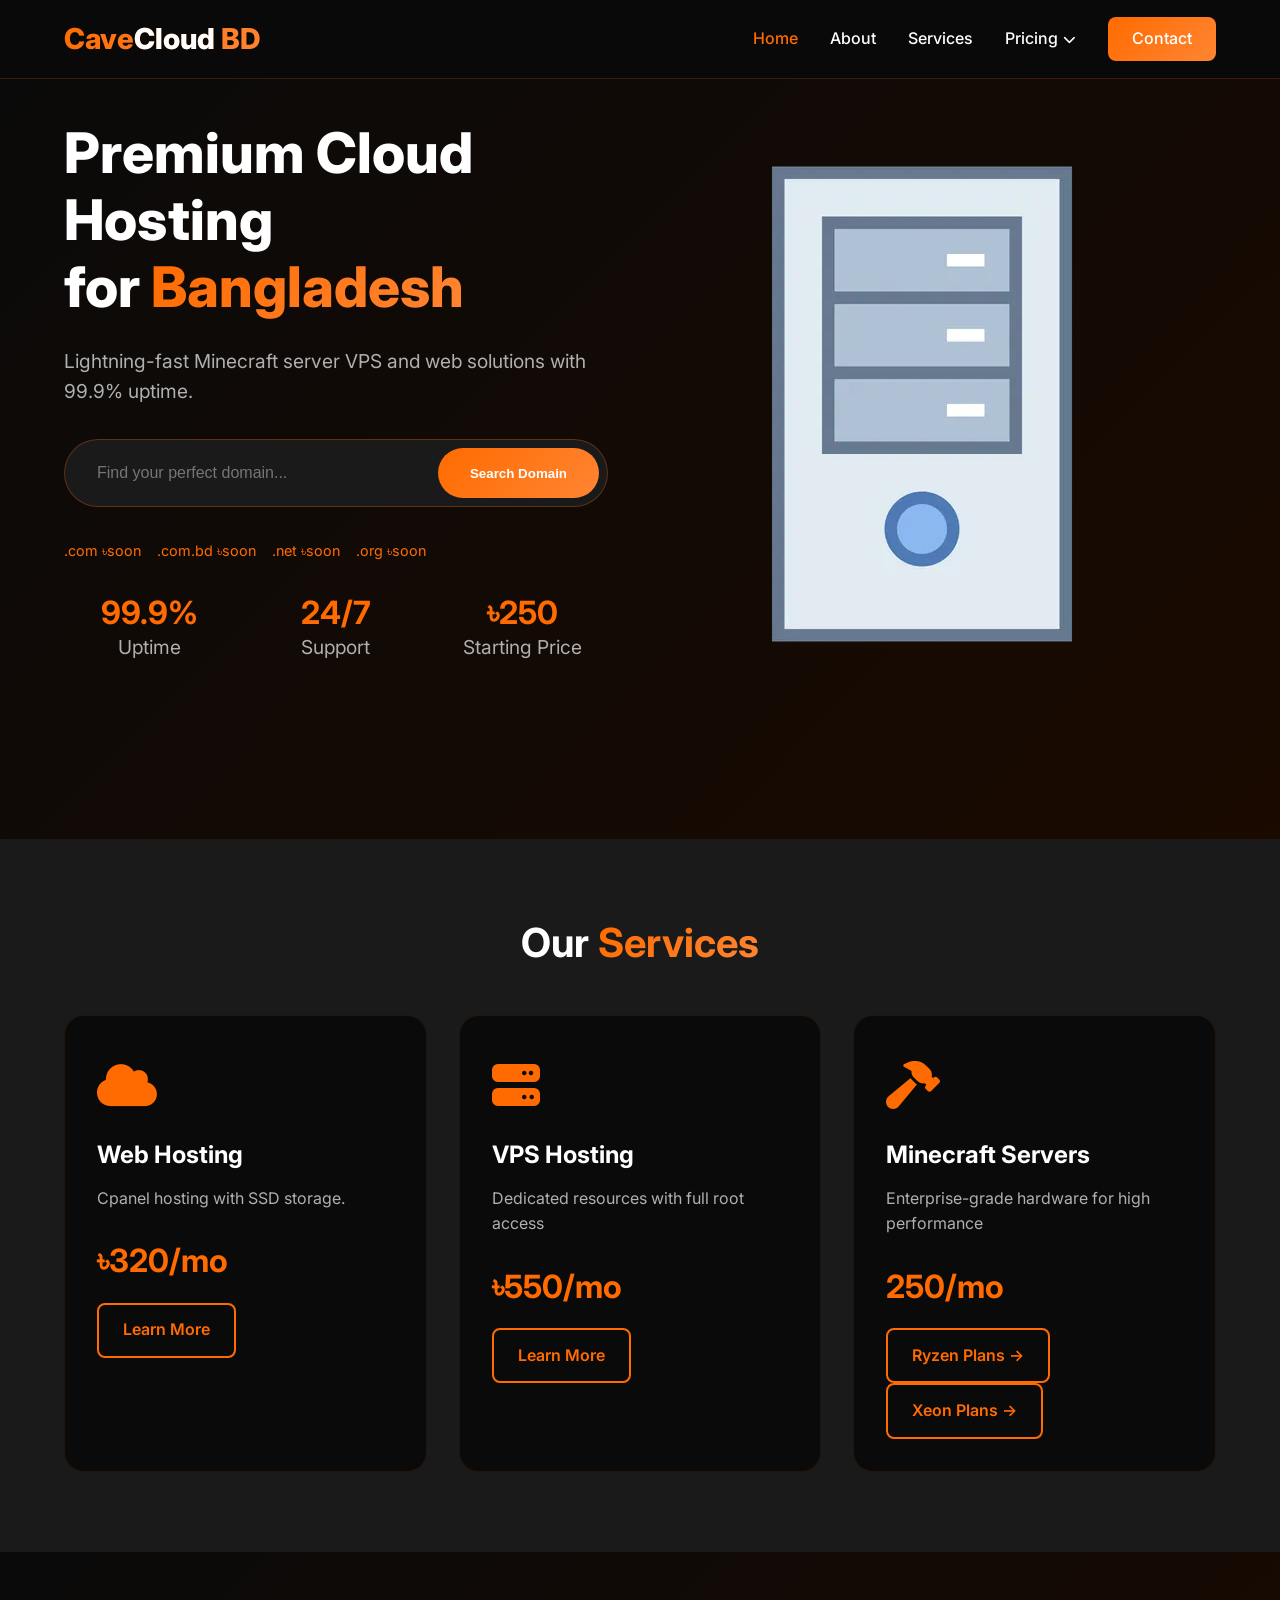
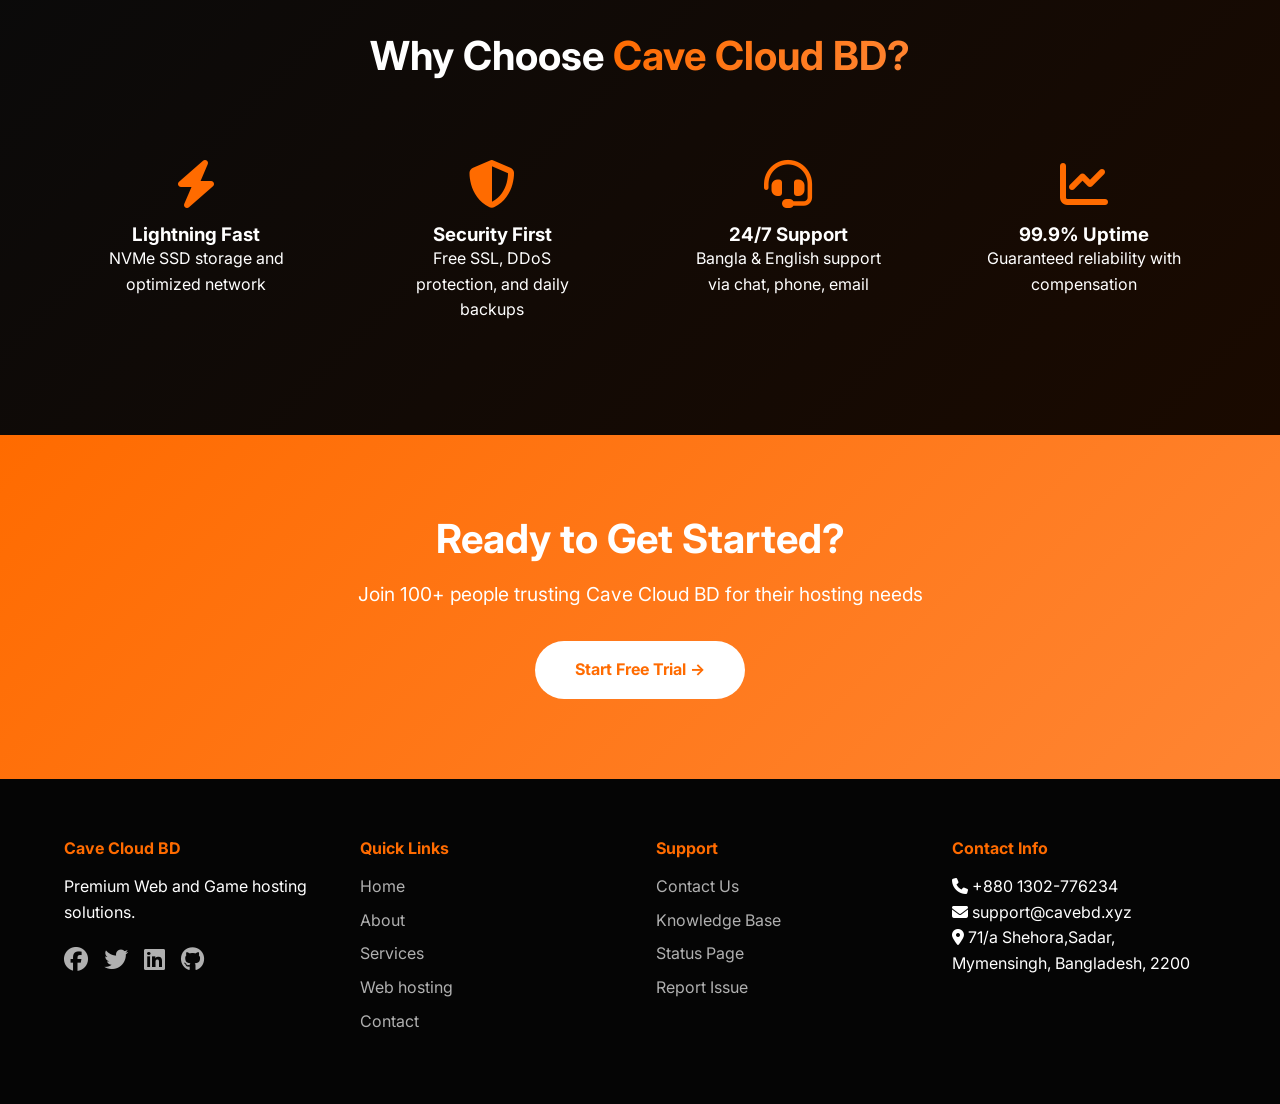
==== commit f98e1b0c: "Update index.html" ====
--- a/index.html
+++ b/index.html
@@ -195,27 +195,19 @@
                 <p><i class="fas fa-map-marker-alt"></i> 71/a Shehora,Sadar, Mymensingh, Bangladesh, 2200</p>
             </div>
         </div>
-        <div class="copyright">
-            <p>&copy; 2026 Cave Cloud BD. All rights reserved.</p>
-        </div>
-    </footer>
-<div class="chat-wrapper" onclick="toggleTawkChat()">
-    <div class="main-bubble">
-    </div>
-</div>
+<!--Start of Tawk.to Script-->
 <script type="text/javascript">
-    var Tawk_LoadStart=new Date();
-    (function(){
-        var s1=document.createElement("script"),s0=document.getElementsByTagName("script")[0];
-        s1.async=true;
-        s1.src='https://embed.tawk.to/69cf219fced0971c348cb60e/1jl8hmm52';
-        s1.charset='UTF-8';
-        s1.setAttribute('crossorigin','*');
-        s0.parentNode.insertBefore(s1,s0);
-    })();
+var Tawk_API=Tawk_API||{}, Tawk_LoadStart=new Date();
+(function(){
+var s1=document.createElement("script"),s0=document.getElementsByTagName("script")[0];
+s1.async=true;
+s1.src='https://embed.tawk.to/69cfdf5ab90ed41c33a4aba9/1jla00uqp';
+s1.charset='UTF-8';
+s1.setAttribute('crossorigin','*');
+s0.parentNode.insertBefore(s1,s0);
+})();
 </script>
-
-<script src="js/chat.js"></script>
+<!--End of Tawk.to Script-->
     <script src="js/main.js"></script>
 </body>
 </html>
